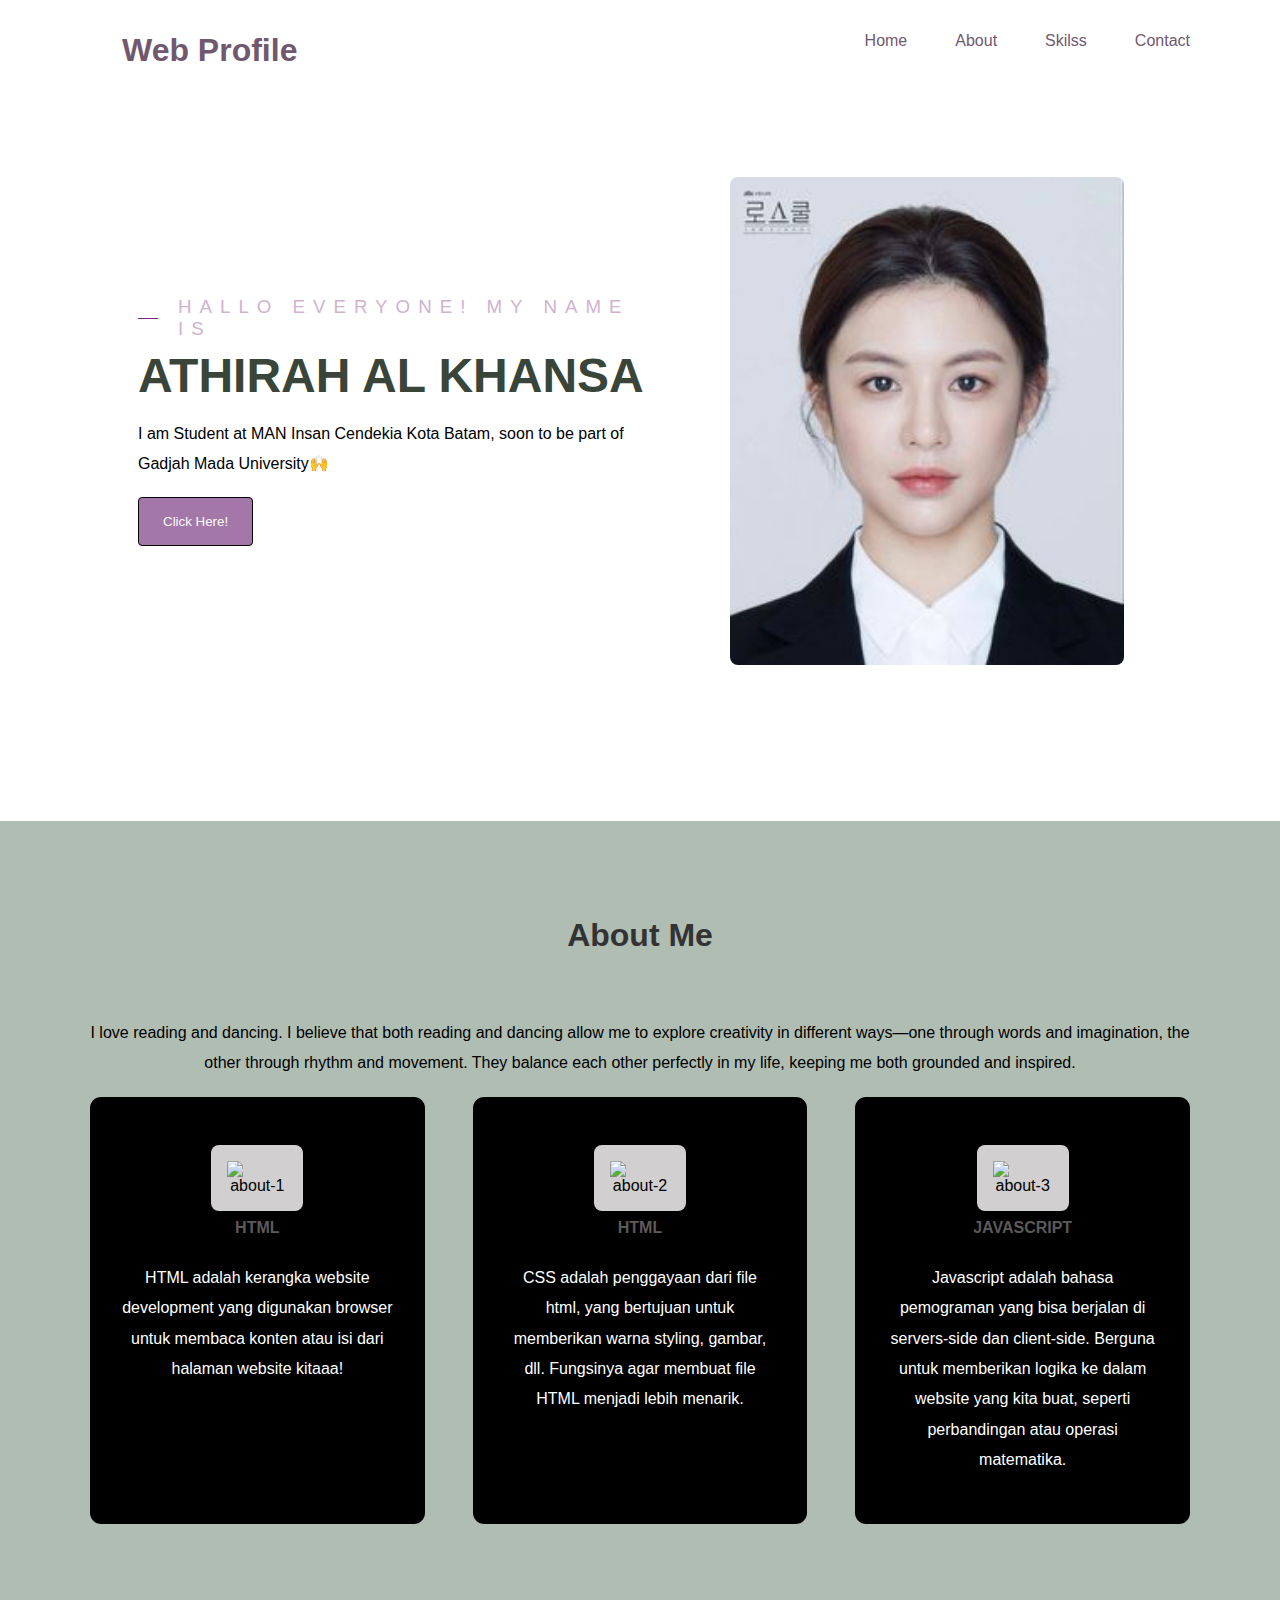
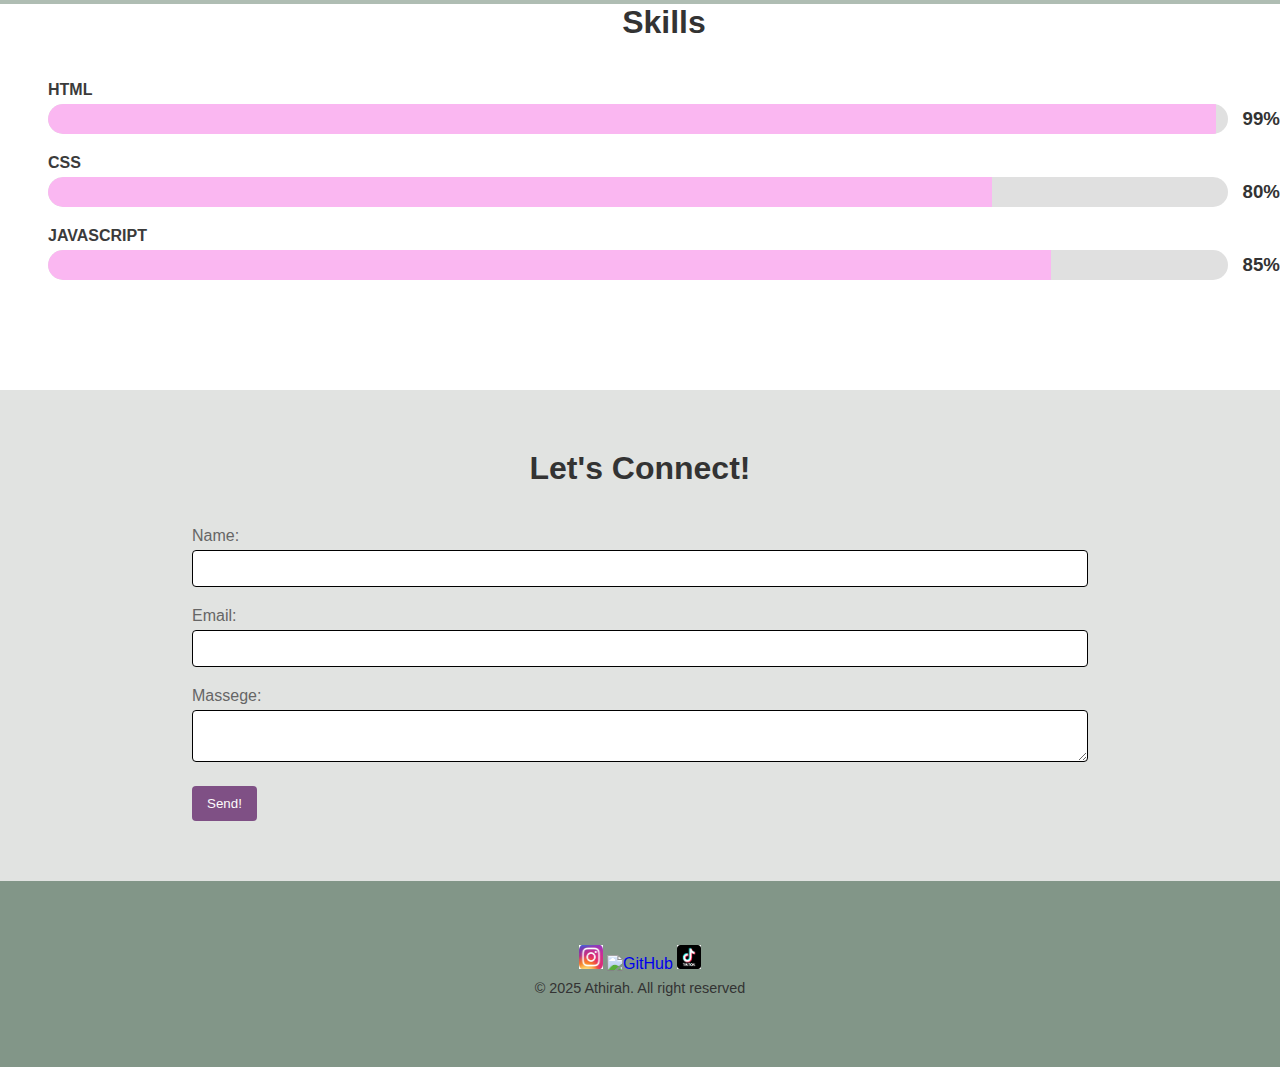
==== PORTOFOLIO/index.html @ c83829ab "[FEAT] first commit" ====
<!DOCTYPE html>
<html lang="en">

<head>
    <meta charset="UTF-8">
    <meta name="viewport" content="width=device-width, initial-scale=1.0">
    <title>Web Portofolio - thiwa</title>
    <link rel="icon" href="./assets/logo-il.jpg" type="jpg/png">
    <link rel="stylesheet" href="style.css">
</head>

<body>
    <!-- Header -->
    <header>
        <div class="main-container">
            <div class="nav">
                <div class="logo">
                    <a href="#">Web Profile</a>
                </div>

                <nav>
                    <ul>
                        <li><a href="#home"> Home </a></li>
                        <li><a href="#about"> About </a></li>
                        <li><a href="#skills"> Skilss </a></li>
                        <li><a href="#contact"> Contact </a></li>
                    </ul>
                </nav>
            </div>


            <section id="home">
                <div class="home-left">
                    <h3 class="pre-title"> Hallo Everyone! My Name Is </h3>
                    <h1 class="home-name"> ATHIRAH AL KHANSA </h1>
                    <p> I am Student at MAN Insan Cendekia Kota Batam, soon to be part of Gadjah Mada University🙌</p>
                    <br>
                    <a href="https://www.instagram.com/thirar4_/">
                        <button class="btn"> Click Here!</button>
                    </a>
                </div>
                <div class="home-right">
                    <img src="assets/Thira.jpg" alt="profile-picture">
                </div>
            </section>

        </div>
    </header>
    <!-- End of Header -->
    
    <!-- About -->
    <section id="about">
        <div class="main-container">
            <h2 class="section-title-about"> About Me </h2>
            <p style="text-align: center"> I love reading and dancing. I believe that both reading and dancing allow me
                to explore creativity in different ways—one through words and imagination, the other through rhythm and
                movement. They balance each other perfectly in my life, keeping me both grounded and inspired.</p>
            <br>
            <div class="grid-3">
                <!-- About 1 -->
                <div class="about">
                    <div class="about-icon">
                        <img src="#logoHtml" alt="about-1">
                    </div>
                    <h4>HTML</h4>
                    <br>
                    <p> HTML adalah kerangka website development yang
                        digunakan browser untuk membaca konten atau isi 
                        dari halaman website kitaaa! 
                    </p>
                </div>
                <!-- About 2 -->
                <div class="about">
                    <div class="about-icon">
                        <img src="#logoCSS" alt="about-2">
                    </div>
                    <h4>HTML</h4>
                    <br>
                    <p> CSS adalah penggayaan dari file html, yang
                        bertujuan untuk memberikan warna styling, gambar, dll.
                        Fungsinya agar membuat file HTML menjadi lebih menarik.
                    </p>
                </div>
                <!-- About 3 -->
                <div class="about">
                    <div class="about-icon">
                        <img src="#logoJS" alt="about-3">
                    </div>
                    <h4>JAVASCRIPT</h4>
                    <br>
                    <p> Javascript adalah bahasa pemograman yang bisa berjalan 
                        di servers-side dan client-side. Berguna untuk memberikan 
                        logika ke dalam website yang kita buat, seperti perbandingan 
                        atau operasi matematika.
                    </p>
                </div>
            </div>
        </div>
    </section>
    <!-- End of about -->
    
    <!-- Skills Start -->
    <section class="skilss" id="skills">
        <div class="section-heading text-center">
            <h2>Skills</h2>
        </div>
        <div class="skill-content">
            <div class="container">
                <div class="row">
                    <div class="col-md-6">
                        <div class="single-skill-content">
                            <div class="barWrapper">
                                <span class="progressText">HTML</span>
                                <div class="single-progress-txt">
                                    <div class="progress">
                                        <div class="progress-bar html"></div>
                                    </div>
                                    <h3>99%</h3>
                                </div>
                            </div>
                            <div class="barWrapper">
                                <span class="progressText">CSS</span>
                                <div class="single-progress-txt">
                                    <div class="progress">
                                        <div class="progress-bar css"></div>
                                    </div>
                                    <h3>80%</h3>
                                </div>
                            </div>
                            <div class="barWrapper">
                                <span class="progressText">JAVASCRIPT</span>
                                <div class="single-progress-txt">
                                    <div class="progress">
                                        <div class="progress-bar js"></div>
                                    </div>
                                    <h3>85%</h3>
                                </div>
                            </div>
                            <!--  -->
                        </div>
                    </div>
                </div>
            </div>
        </div>
    </section>
    <!-- End of Skills -->
    

    <!-- CONTACT START -->
    <section class="contact" id="contact">
        <div class="section-heading text-center">
            <h2> Let's Connect! </h2>
        </div>
        <div class="container">
            <form id="contactForm">
                <div class="form-group">
                    <label for="name"> Name: </label>
                    <input type="text" id="name" name="name" required>
                </div>
                <div class="form-group">
                    <label for="emai"> Email: </label>
                    <input type="text" id="email" name="email" required>
                </div>
                <div class="form-group">
                    <label for="message"> Massege: </label>
                    <textarea id="massege" name="massege" required></textarea>
                </div>
                <button type="submit"> Send! </button>
            </form>
        </div>
    </section>
    <!-- End of Contact -->
    
    <!-- Footer Section -->
    <footer>
        <div class="footer-container">
            <div class="footer-icon">
                <a href="https://www.instagram.com/thirar4_/">
                    <img src="./assets/ig-logo.jpeg" alt="Instagram" height="24" width="24" viewbox="0 0 24 24" >
                </a>
                <a href="#sosmed2">
                    <img src="#logo-GitHub" alt="GitHub" height="24" width="24" viewbox="0 0 24 24" >
                </a>
                <a href="https://www.tiktok.com/@rraawwrr____?is_from_webapp=1&sender_device=pc">
                    <img src="./assets/tiktok-logo.png" alt="TikTok" height="24" width="24" viewbox="0 0 24 24" >
                </a>
            </div>
            <p>&#169; 2025 Athirah. All right reserved</p>
        </div>
    </footer>
    <!-- End of Footer -->
</body>

</html>
---- PORTOFOLIO/style.css ----
* {
    margin: 0;
    padding: 0;
    box-sizing: border-box;
}

body {
    font-family: "roboto", sans-serif;
}

p {
    font-size: 1rem; /* 16px */
    line-height: 1.9rem;
}

a {
    text-decoration: none;
}

.main-container {
    width: 1100px;
    margin: 0 auto;
}

/* button */
.btn {
    padding: 1rem 1.5rem;
    background: rgb(163, 119, 167);
    border: 1.5px solid rgb(3, 3, 3);
    cursor: pointer;
}

/* title */
.pre-title {
    text-transform: uppercase;
    letter-spacing: 0.5rem;
    color: rgb(207, 179, 206);
    position: relative;
    padding-left: 40px;
    width: fit-content;
    font-weight: 400;
    font: size 1rem;
}

.pre-title::before {
    content: "";
    width: 20px;
    height: 1px;
    background: rgb(121, 36, 124);
    position: absolute;
    left: 0;
    top: 50%;
}

/* logo dan navbar menu */
.nav {
    display: flex;
    justify-content: space-between;
    padding: 2rem 0;
    transition: 0.2s ease-in-out;
}

.nav ul {
    list-style: none;
    display: flex;
    gap: 3rem;  
}

.logo {
    display: flex;
    align-items: center;
    font-weight: 700;
    font-size: 2rem;
    margin-left: 2rem;
}

.logo a {
    color: rgb(112, 88, 111);
}

nav ul li a {
    color: rgb(112, 88, 111);
}

/* home section */
#home {
    height: 720px;
    display: grid;
    grid-template-columns: 1fr 1fr;
    align-items: center;
    background-color: rgb(255, 255, 255);
}

.home-name {
    font-size: 3rem;
    font-weight: 700;
    margin: 0.5rem 0 1rem;
    color: rgb(56, 69, 56);
}

.home-right img {
    width: 75%;
    border-radius: 0.5rem;
    height: auto;
}

.home-right {
    display: flex;
    justify-content: center;
}

section {
    padding-left: 3rem;
    padding-bottom: 5rem;
}

/* Responsivitas */
@media (max-width: 1100px) {
    .main-container {
        width: 90%;
    }
}

@media (max-width: 768px) {
    .nav {
        flex-direction: column;
        align-items: center;
    }

    .nav ul {
        flex-direction: column;
        gap: 1.5rem;
    }

    #home {
        grid-template-columns: 1fr;
        padding: 2rem;
        text-align: center;
    }

    .home-right img {
        width: 60%;
    }

    .home-name {
        font-size: 2.5rem;
    }
}

@media (max-width: 480px) {
    #home {
        padding-top: 3rem;
        padding-bottom: 3rem;
    }

    .home-name {
        font-size: 2rem;
    }

    .home-right img {
        width: 80%;
    }

    p {
        font-size: 0.9rem;
        line-height: 1.5rem;
    }
}

/* About Section */
#about {
    background-color: rgb(175, 189, 179);
    padding: 5rem 0;   
}

.section-title-about {
    text-align: center;
    margin: 1rem 0 4rem;
}

.about-icon img {
    width: 60px; /* Ganti dengan ukuran yang diinginkan */
    height: auto; /* Memastikan proporsi gambar tetap terjaga */
    display: block; /* Menghapus ruang di bawah gambar */
    margin: 0 auto; /* Memusatkan gambar dalam kontainer */
}


/* layout */
.grid-3 {
    display: grid;
    grid-template-columns: repeat(auto-fit, minmax(250px, 1fr));
    gap: 3rem;
}

.about {
    padding: 3rem 2rem;
    text-align: center;
    background: black;
    border-radius: 0.7rem;
}

.about h4 {
    color: rgba(229, 222, 222, 0.409);
    margin: 0.5rem 0;
}

.about p {
    color: white;
}

.about-icon {
    background-color:  rgb(209, 207, 207);
    width: fit-content;
    margin: 0 auto;
    padding: 1rem 1rem;
    border-radius: 0.5rem;
}
/* end of .about */


/*----- BAGIAN SKILLS -----*/

.skills {
    padding: 60px 15%;
    background-color: #ffffff;
    box-shadow: 0 2px 10px rgba(0, 0, 0, 0.1);
}

.section-heading {
    margin-bottom: 40px;
    text-align: center;
}

h2 {
    color: #000000;
    font-size: 2rem;
}

.single-skill-content {
    margin-bottom: 30px;
}

.barWrapper {
    margin-bottom: 20px;
}

.progressText {
    display: block;
    font-weight: bold;
    margin-bottom: 5px;
    color: #3b3b3b;
}

.single-progress-txt {
    display: flex;
    align-items: center;
}

.progress {
    flex-grow: 1;
    background-color: #e0e0e0;
    height: 30px;
    position: relative;
    margin-right: 15px;
    border-radius: 15px;
    overflow: hidden;
}

.progress-bar {
    height: 100%;
    border-radius: 15px 0 0 15px;
    transition: width 0.4s ease;
}

/* Warna untuk masing-masing skill dan sesuai persentase */
.progress-bar.css {
    background-color: hsl(308, 87%, 85%);
    width: 80%;
}

.progress-bar.js {
    background-color: hsl(308, 87%, 85%);
    width: 85%;
}

.progress-bar.html {
    background-color: hsl(308, 87%, 85%);
    width: 99%;
}

h3 {
    margin: 0;
    color: #333;
}

/* Responsiveness */
@media (max-width: 768px) {
    .skills {
        padding: 30px 10%;
    }

    h2 {
        font-size: 2em;
    }
}



/*---- CONTACT----*/
.contact {
    padding: 60px 15%; /* Sesuaikan padding horizontal di sini */
    background-color: #cacdca91;
}

.section-heading {
    margin-bottom: 40px;
}

h2 {
    color: #333;
}

.form-group {
    margin-bottom: 20px;
}

label {
    display: block;
    margin-bottom: 5px;
    color: #666;
}

input[type="text"],
input[type="email"],
textarea {
    width: 100%;
    padding: 10px;
    border: 1px solid #000000;
    border-radius: 4px;
}

button {
    padding: 10px 15px;
    background-color: #7f5085;
    color: #fcfbfb;
    border: none;
    border-radius: 4px;
    cursor: pointer;
}

button:hover {
    background-color: #909491;
}


/* footer */
footer {
    margin-bottom: 0;
    padding: 4rem 0;
    background: rgb(130, 150, 136);
    text-align: center; /* Meratakan teks di tengah */
}

.footer-container {
    display: flex;                
    flex-direction: column;       
    align-items: center;          
}

.footer-icons {
    display: flex;                
    justify-content: center;       
    gap: 10px;                    
    margin-bottom: 1rem;          
}

.footer-icons a img {
    width: 24px;    /* Ukuran ikon */
    height: 24px;
}

footer p {
    font-size: 0.9rem;  
    color: #333;         
    margin: 0;           
}


html {
    scroll-behavior: smooth;
}
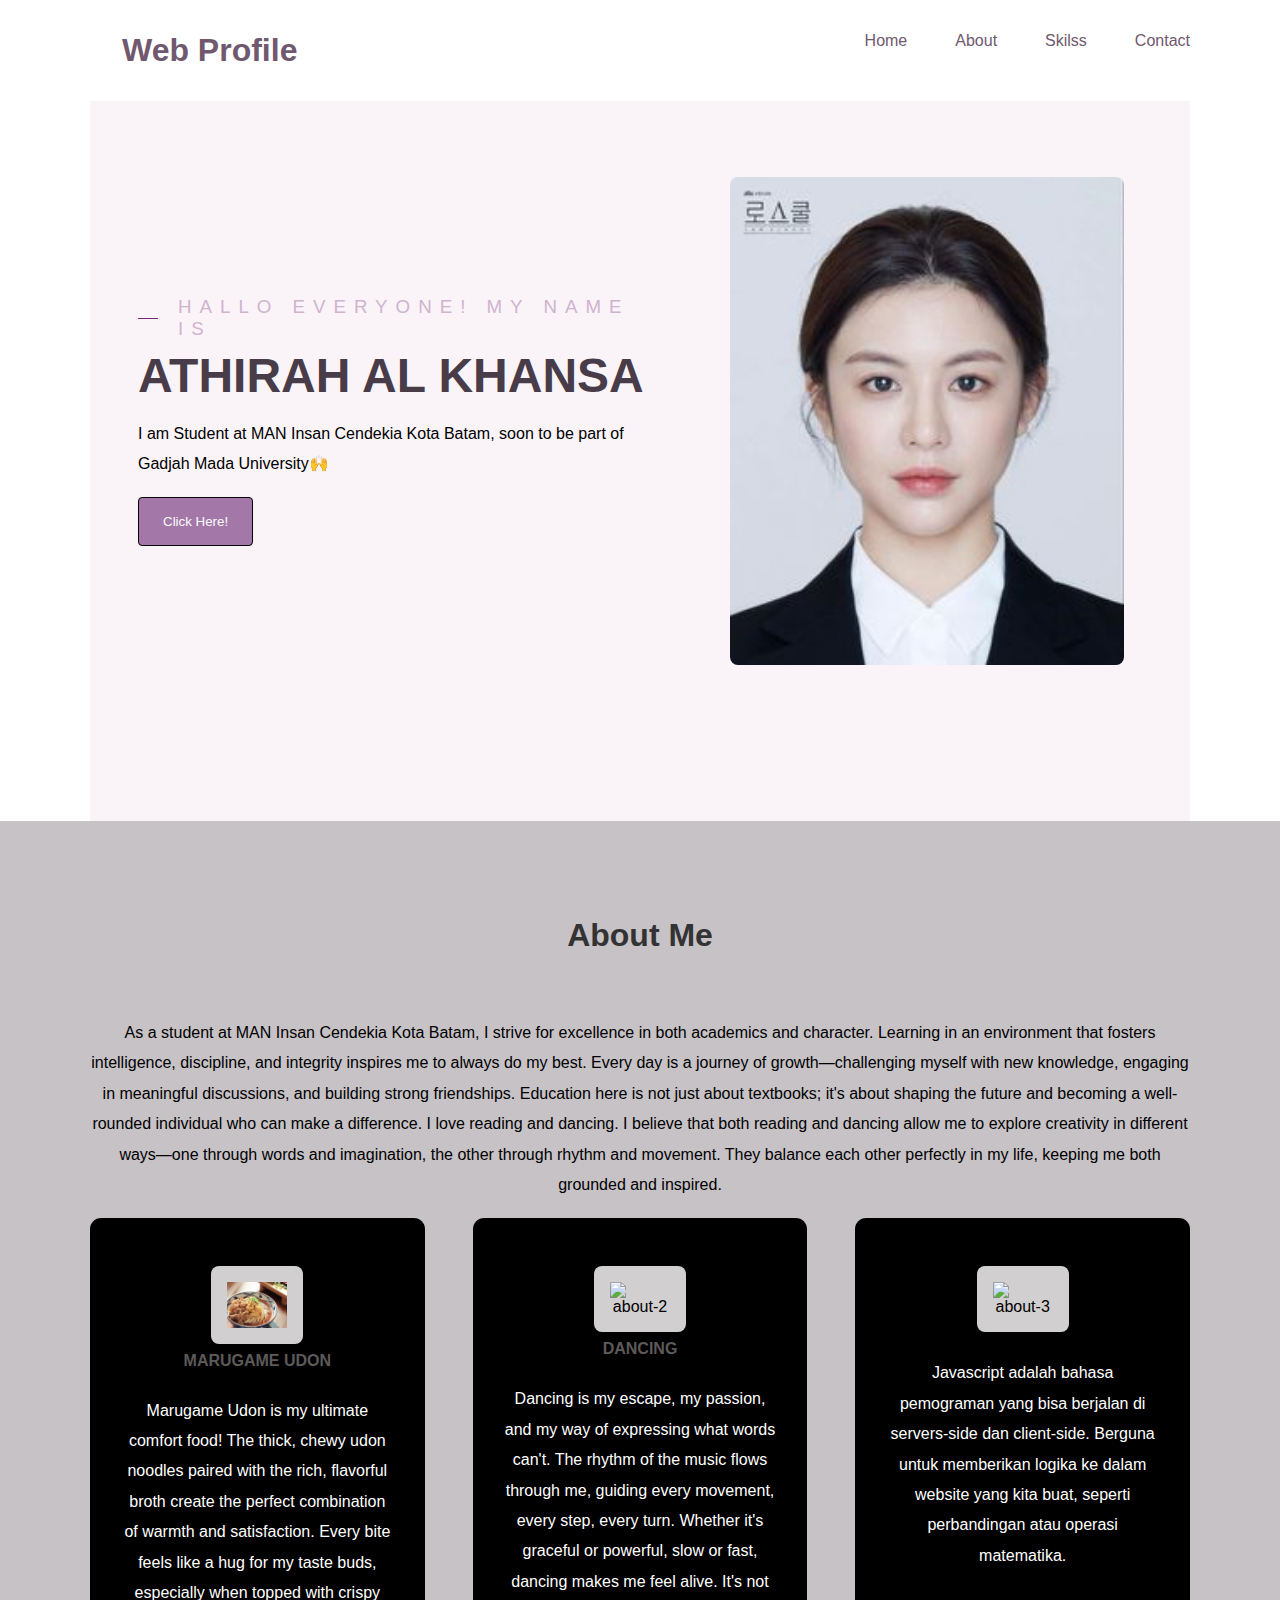
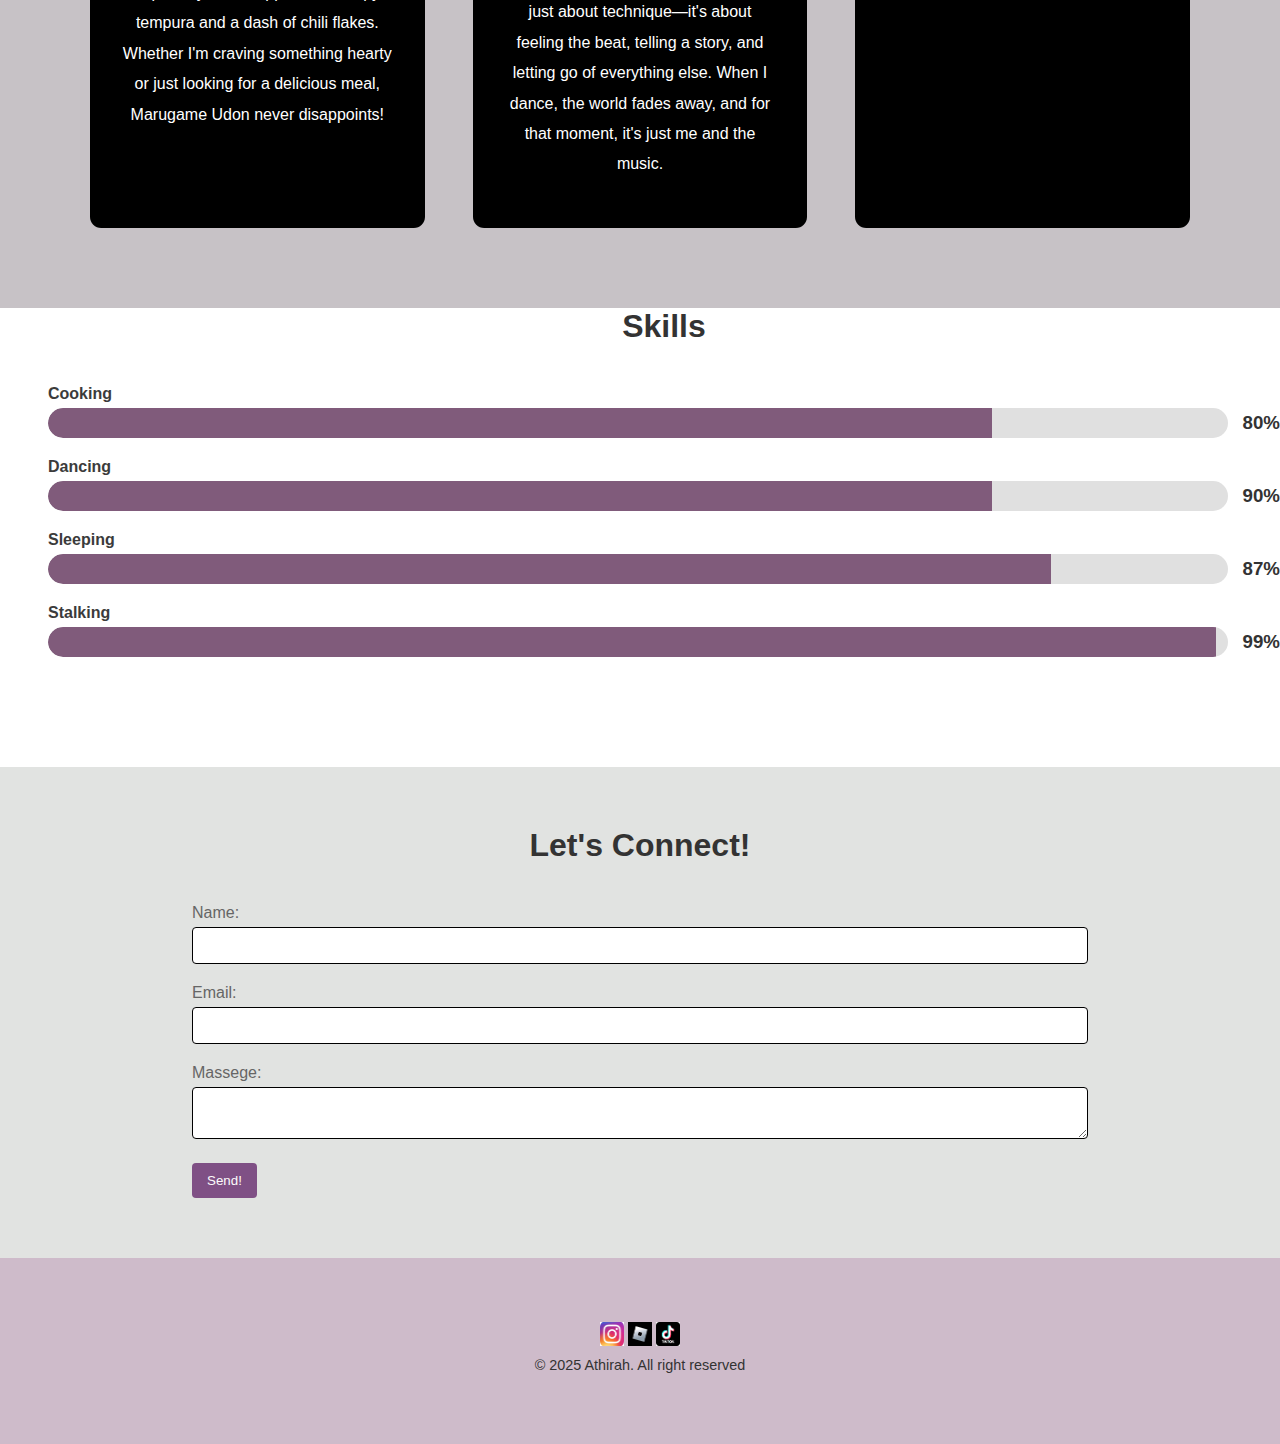
==== commit 1d493fcc: "[FEAT] first commit" ====
--- a/PORTOFOLIO/index.html
+++ b/PORTOFOLIO/index.html
@@ -47,12 +47,17 @@
         </div>
     </header>
     <!-- End of Header -->
-    
+
     <!-- About -->
     <section id="about">
         <div class="main-container">
             <h2 class="section-title-about"> About Me </h2>
-            <p style="text-align: center"> I love reading and dancing. I believe that both reading and dancing allow me
+            <p style="text-align: center"> As a student at MAN Insan Cendekia Kota Batam, I strive for excellence in
+                both academics and character. Learning in an environment that fosters intelligence, discipline, and
+                integrity inspires me to always do my best. Every day is a journey of growth—challenging myself with new
+                knowledge, engaging in meaningful discussions, and building strong friendships. Education here is not
+                just about textbooks; it's about shaping the future and becoming a well-rounded individual who can make
+                a difference. I love reading and dancing. I believe that both reading and dancing allow me
                 to explore creativity in different ways—one through words and imagination, the other through rhythm and
                 movement. They balance each other perfectly in my life, keeping me both grounded and inspired.</p>
             <br>
@@ -60,13 +65,15 @@
                 <!-- About 1 -->
                 <div class="about">
                     <div class="about-icon">
-                        <img src="#logoHtml" alt="about-1">
-                    </div>
-                    <h4>HTML</h4>
-                    <br>
-                    <p> HTML adalah kerangka website development yang
-                        digunakan browser untuk membaca konten atau isi 
-                        dari halaman website kitaaa! 
+                        <img src="./assets/marugame.jpeg" alt="about-1">
+                    </div>
+                    <h4>MARUGAME UDON</h4>
+                    <br>
+                    <p> Marugame Udon is my ultimate comfort food! The thick, chewy udon noodles paired with the rich,
+                        flavorful broth create the perfect combination of warmth and satisfaction. Every bite feels like
+                        a hug for my taste buds, especially when topped with crispy tempura and a dash of chili flakes.
+                        Whether I'm craving something hearty or just looking for a delicious meal, Marugame Udon never
+                        disappoints!
                     </p>
                 </div>
                 <!-- About 2 -->
@@ -74,11 +81,13 @@
                     <div class="about-icon">
                         <img src="#logoCSS" alt="about-2">
                     </div>
-                    <h4>HTML</h4>
-                    <br>
-                    <p> CSS adalah penggayaan dari file html, yang
-                        bertujuan untuk memberikan warna styling, gambar, dll.
-                        Fungsinya agar membuat file HTML menjadi lebih menarik.
+                    <h4>DANCING</h4>
+                    <br>
+                    <p> Dancing is my escape, my passion, and my way of expressing what words can't. The rhythm of the
+                        music flows through me, guiding every movement, every step, every turn. Whether it's graceful or
+                        powerful, slow or fast, dancing makes me feel alive. It's not just about technique—it's about
+                        feeling the beat, telling a story, and letting go of everything else. When I dance, the world
+                        fades away, and for that moment, it's just me and the music.
                     </p>
                 </div>
                 <!-- About 3 -->
@@ -86,11 +95,11 @@
                     <div class="about-icon">
                         <img src="#logoJS" alt="about-3">
                     </div>
-                    <h4>JAVASCRIPT</h4>
-                    <br>
-                    <p> Javascript adalah bahasa pemograman yang bisa berjalan 
-                        di servers-side dan client-side. Berguna untuk memberikan 
-                        logika ke dalam website yang kita buat, seperti perbandingan 
+                    <h4></h4>
+                    <br>
+                    <p> Javascript adalah bahasa pemograman yang bisa berjalan
+                        di servers-side dan client-side. Berguna untuk memberikan
+                        logika ke dalam website yang kita buat, seperti perbandingan
                         atau operasi matematika.
                     </p>
                 </div>
@@ -98,7 +107,7 @@
         </div>
     </section>
     <!-- End of about -->
-    
+
     <!-- Skills Start -->
     <section class="skilss" id="skills">
         <div class="section-heading text-center">
@@ -110,30 +119,39 @@
                     <div class="col-md-6">
                         <div class="single-skill-content">
                             <div class="barWrapper">
-                                <span class="progressText">HTML</span>
-                                <div class="single-progress-txt">
-                                    <div class="progress">
-                                        <div class="progress-bar html"></div>
+                                <span class="progressText">Cooking</span>
+                                <div class="single-progress-txt">
+                                    <div class="progress">
+                                        <div class="progress-bar cooking"></div>
+                                    </div>
+                                    <h3>80%</h3>
+                                </div>
+                            </div>
+                            <div class="barWrapper">
+                                <span class="progressText">Dancing</span>
+                                <div class="single-progress-txt">
+                                    <div class="progress">
+                                        <div class="progress-bar dancing"></div>
+                                    </div>
+                                    <h3>90%</h3>
+                                </div>
+                            </div>
+                            <div class="barWrapper">
+                                <span class="progressText">Sleeping</span>
+                                <div class="single-progress-txt">
+                                    <div class="progress">
+                                        <div class="progress-bar sleeping"></div>
+                                    </div>
+                                    <h3>87%</h3>
+                                </div>
+                            </div>
+                            <div class="barWrapper">
+                                <span class="progressText">Stalking</span>
+                                <div class="single-progress-txt">
+                                    <div class="progress">
+                                        <div class="progress-bar stalking"></div>
                                     </div>
                                     <h3>99%</h3>
-                                </div>
-                            </div>
-                            <div class="barWrapper">
-                                <span class="progressText">CSS</span>
-                                <div class="single-progress-txt">
-                                    <div class="progress">
-                                        <div class="progress-bar css"></div>
-                                    </div>
-                                    <h3>80%</h3>
-                                </div>
-                            </div>
-                            <div class="barWrapper">
-                                <span class="progressText">JAVASCRIPT</span>
-                                <div class="single-progress-txt">
-                                    <div class="progress">
-                                        <div class="progress-bar js"></div>
-                                    </div>
-                                    <h3>85%</h3>
                                 </div>
                             </div>
                             <!--  -->
@@ -144,7 +162,7 @@
         </div>
     </section>
     <!-- End of Skills -->
-    
+
 
     <!-- CONTACT START -->
     <section class="contact" id="contact">
@@ -170,19 +188,19 @@
         </div>
     </section>
     <!-- End of Contact -->
-    
+
     <!-- Footer Section -->
     <footer>
         <div class="footer-container">
             <div class="footer-icon">
                 <a href="https://www.instagram.com/thirar4_/">
-                    <img src="./assets/ig-logo.jpeg" alt="Instagram" height="24" width="24" viewbox="0 0 24 24" >
+                    <img src="./assets/ig-logo.jpeg" alt="Instagram" height="24" width="24" viewbox="0 0 24 24">
                 </a>
-                <a href="#sosmed2">
-                    <img src="#logo-GitHub" alt="GitHub" height="24" width="24" viewbox="0 0 24 24" >
+                <a href="https://www.roblox.com/id/users/1790680863/profile">
+                    <img src="./assets/roblox.jpeg" alt="Roblox" height="24" width="24" viewbox="0 0 24 24">
                 </a>
                 <a href="https://www.tiktok.com/@rraawwrr____?is_from_webapp=1&sender_device=pc">
-                    <img src="./assets/tiktok-logo.png" alt="TikTok" height="24" width="24" viewbox="0 0 24 24" >
+                    <img src="./assets/tiktok-logo.png" alt="TikTok" height="24" width="24" viewbox="0 0 24 24">
                 </a>
             </div>
             <p>&#169; 2025 Athirah. All right reserved</p>
--- a/PORTOFOLIO/style.css
+++ b/PORTOFOLIO/style.css
@@ -88,14 +88,14 @@
     display: grid;
     grid-template-columns: 1fr 1fr;
     align-items: center;
-    background-color: rgb(255, 255, 255);
+    background-color:  rgb(250, 244, 249);
 }
 
 .home-name {
     font-size: 3rem;
     font-weight: 700;
     margin: 0.5rem 0 1rem;
-    color: rgb(56, 69, 56);
+    color: rgb(73, 60, 73);
 }
 
 .home-right img {
@@ -169,7 +169,7 @@
 
 /* About Section */
 #about {
-    background-color: rgb(175, 189, 179);
+    background-color: rgb(199, 194, 198);
     padding: 5rem 0;   
 }
 
@@ -274,18 +274,23 @@
 }
 
 /* Warna untuk masing-masing skill dan sesuai persentase */
-.progress-bar.css {
-    background-color: hsl(308, 87%, 85%);
+.progress-bar.dancing {
+    background-color: hsl(308, 17%, 43%);
     width: 80%;
 }
 
-.progress-bar.js {
-    background-color: hsl(308, 87%, 85%);
+.progress-bar.sleeping {
+    background-color: hsl(308, 17%, 43%);
     width: 85%;
 }
 
-.progress-bar.html {
-    background-color: hsl(308, 87%, 85%);
+.progress-bar.cooking {
+    background-color: hsl(308, 17%, 43%);
+    width: 80%;
+}
+
+.progress-bar.stalking {
+    background-color: hsl(308, 17%, 43%);
     width: 99%;
 }
 
@@ -350,7 +355,7 @@
 }
 
 button:hover {
-    background-color: #909491;
+    background-color: rgb(199, 194, 198);
 }
 
 
@@ -358,7 +363,7 @@
 footer {
     margin-bottom: 0;
     padding: 4rem 0;
-    background: rgb(130, 150, 136);
+    background: rgb(206, 187, 202);
     text-align: center; /* Meratakan teks di tengah */
 }
 
@@ -382,7 +387,7 @@
 
 footer p {
     font-size: 0.9rem;  
-    color: #333;         
+    color: #333333;         
     margin: 0;           
 }
 
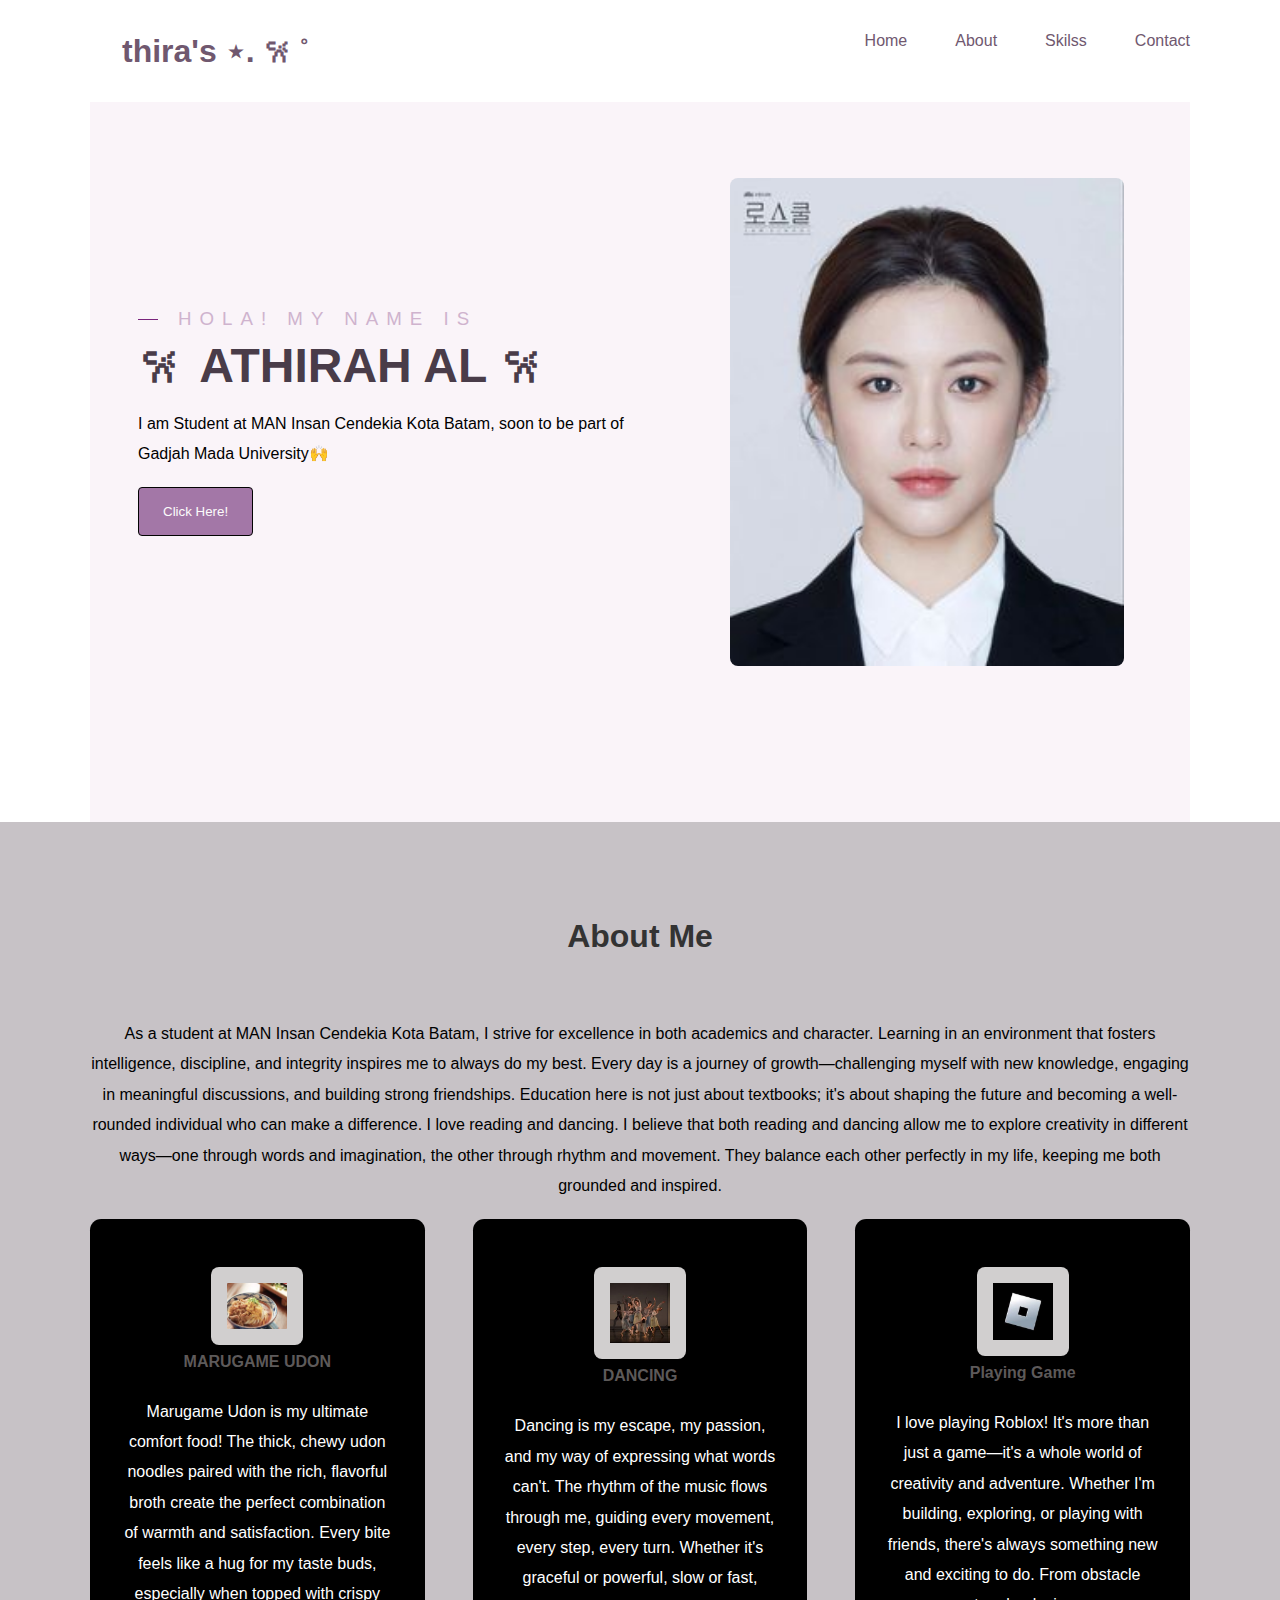
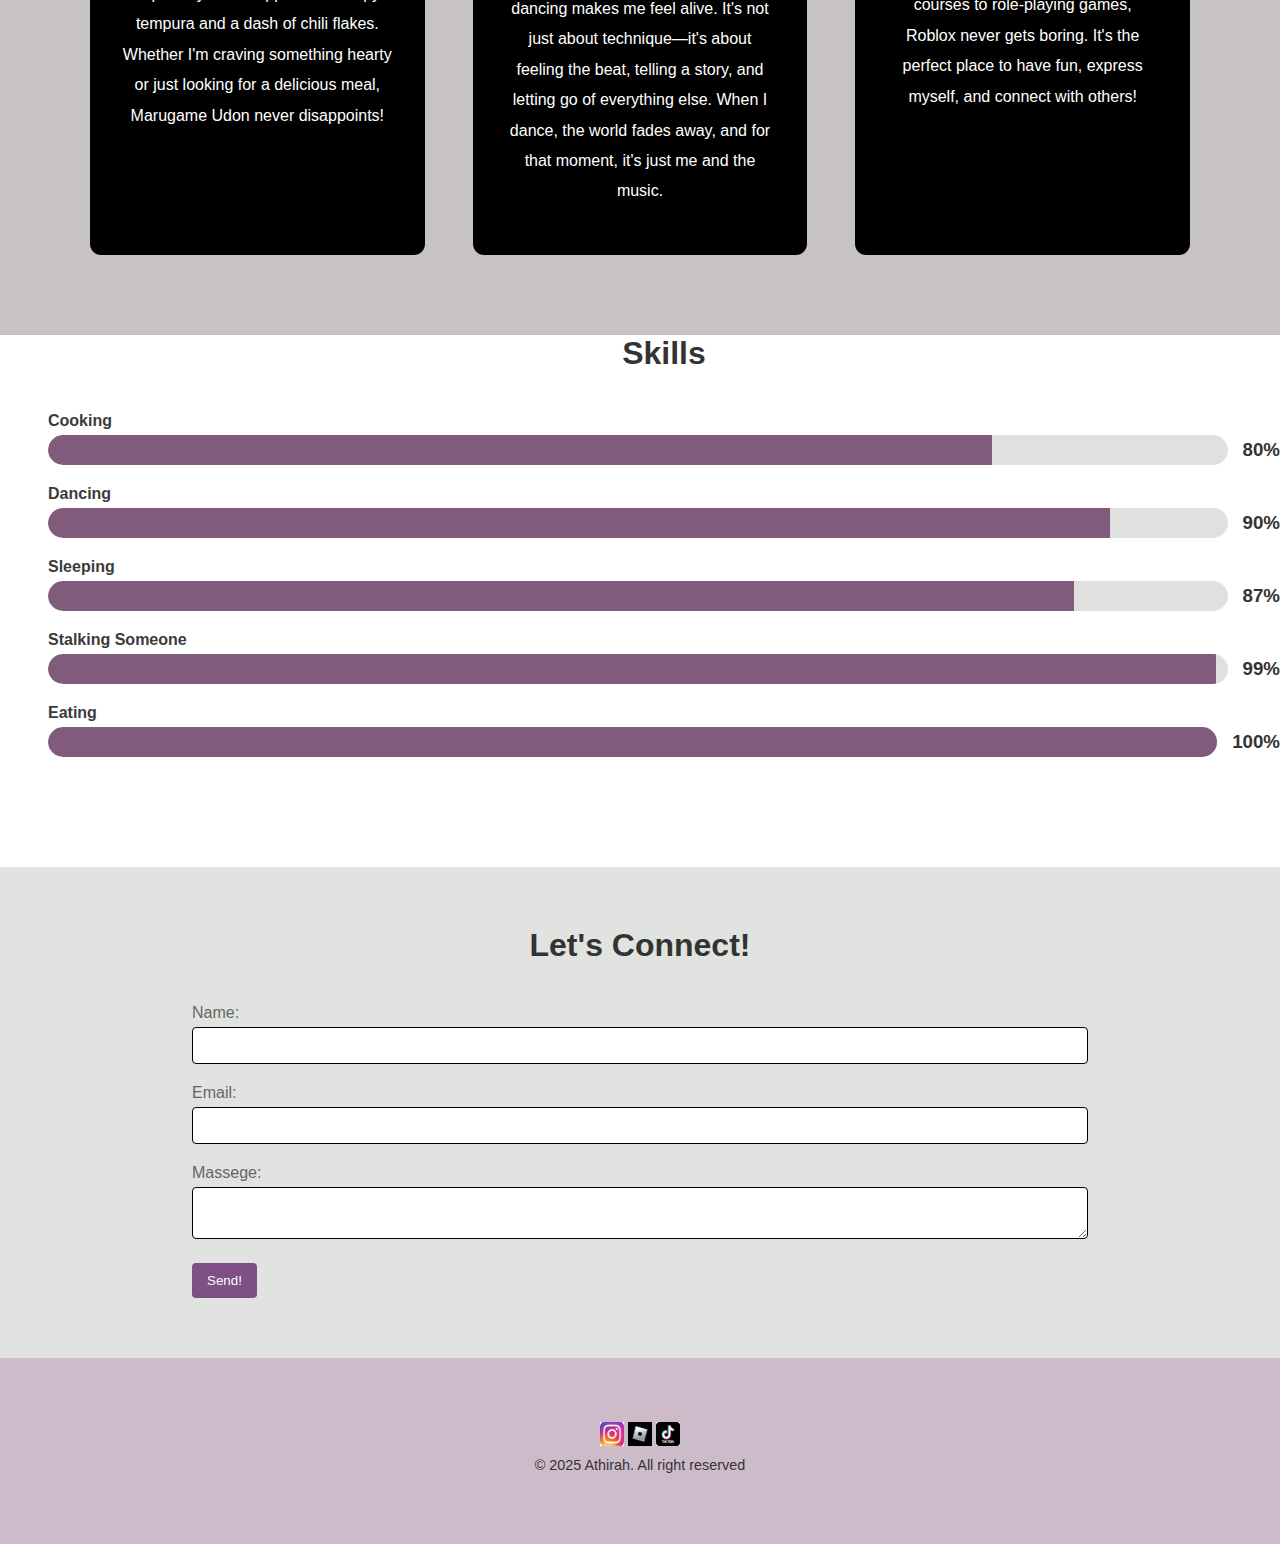
==== commit dc10d752: "[FEAT] first portofolio" ====
--- a/PORTOFOLIO/index.html
+++ b/PORTOFOLIO/index.html
@@ -15,7 +15,7 @@
         <div class="main-container">
             <div class="nav">
                 <div class="logo">
-                    <a href="#">Web Profile</a>
+                    <a href="#"> thira's ⋆. 𐙚 ̊ </a>
                 </div>
 
                 <nav>
@@ -31,8 +31,8 @@
 
             <section id="home">
                 <div class="home-left">
-                    <h3 class="pre-title"> Hallo Everyone! My Name Is </h3>
-                    <h1 class="home-name"> ATHIRAH AL KHANSA </h1>
+                    <h3 class="pre-title"> Hola! My Name Is </h3>
+                    <h1 class="home-name"> 𐙚 ATHIRAH AL 𐙚 </h1>
                     <p> I am Student at MAN Insan Cendekia Kota Batam, soon to be part of Gadjah Mada University🙌</p>
                     <br>
                     <a href="https://www.instagram.com/thirar4_/">
@@ -79,7 +79,7 @@
                 <!-- About 2 -->
                 <div class="about">
                     <div class="about-icon">
-                        <img src="#logoCSS" alt="about-2">
+                        <img src="./assets/dancing.jpg" alt="about-2">
                     </div>
                     <h4>DANCING</h4>
                     <br>
@@ -93,14 +93,14 @@
                 <!-- About 3 -->
                 <div class="about">
                     <div class="about-icon">
-                        <img src="#logoJS" alt="about-3">
-                    </div>
-                    <h4></h4>
-                    <br>
-                    <p> Javascript adalah bahasa pemograman yang bisa berjalan
-                        di servers-side dan client-side. Berguna untuk memberikan
-                        logika ke dalam website yang kita buat, seperti perbandingan
-                        atau operasi matematika.
+                        <img src="./assets/roblox.jpeg" alt="about-3">
+                    </div>
+                    <h4>Playing Game</h4>
+                    <br>
+                    <p> I love playing Roblox! It's more than just a game—it's a whole world of creativity and
+                        adventure. Whether I'm building, exploring, or playing with friends, there's always something
+                        new and exciting to do. From obstacle courses to role-playing games, Roblox never gets boring.
+                        It's the perfect place to have fun, express myself, and connect with others!
                     </p>
                 </div>
             </div>
@@ -146,12 +146,21 @@
                                 </div>
                             </div>
                             <div class="barWrapper">
-                                <span class="progressText">Stalking</span>
+                                <span class="progressText">Stalking Someone</span>
                                 <div class="single-progress-txt">
                                     <div class="progress">
                                         <div class="progress-bar stalking"></div>
                                     </div>
                                     <h3>99%</h3>
+                                </div>
+                            </div>
+                            <div class="barWrapper">
+                                <span class="progressText">Eating</span>
+                                <div class="single-progress-txt">
+                                    <div class="progress">
+                                        <div class="progress-bar eating"></div>
+                                    </div>
+                                    <h3>100%</h3>
                                 </div>
                             </div>
                             <!--  -->
--- a/PORTOFOLIO/style.css
+++ b/PORTOFOLIO/style.css
@@ -276,12 +276,12 @@
 /* Warna untuk masing-masing skill dan sesuai persentase */
 .progress-bar.dancing {
     background-color: hsl(308, 17%, 43%);
-    width: 80%;
+    width: 90%;
 }
 
 .progress-bar.sleeping {
     background-color: hsl(308, 17%, 43%);
-    width: 85%;
+    width: 87%;
 }
 
 .progress-bar.cooking {
@@ -292,6 +292,11 @@
 .progress-bar.stalking {
     background-color: hsl(308, 17%, 43%);
     width: 99%;
+}
+
+.progress-bar.eating {
+    background-color: hsl(308, 17%, 43%);
+    width: 100%;
 }
 
 h3 {
